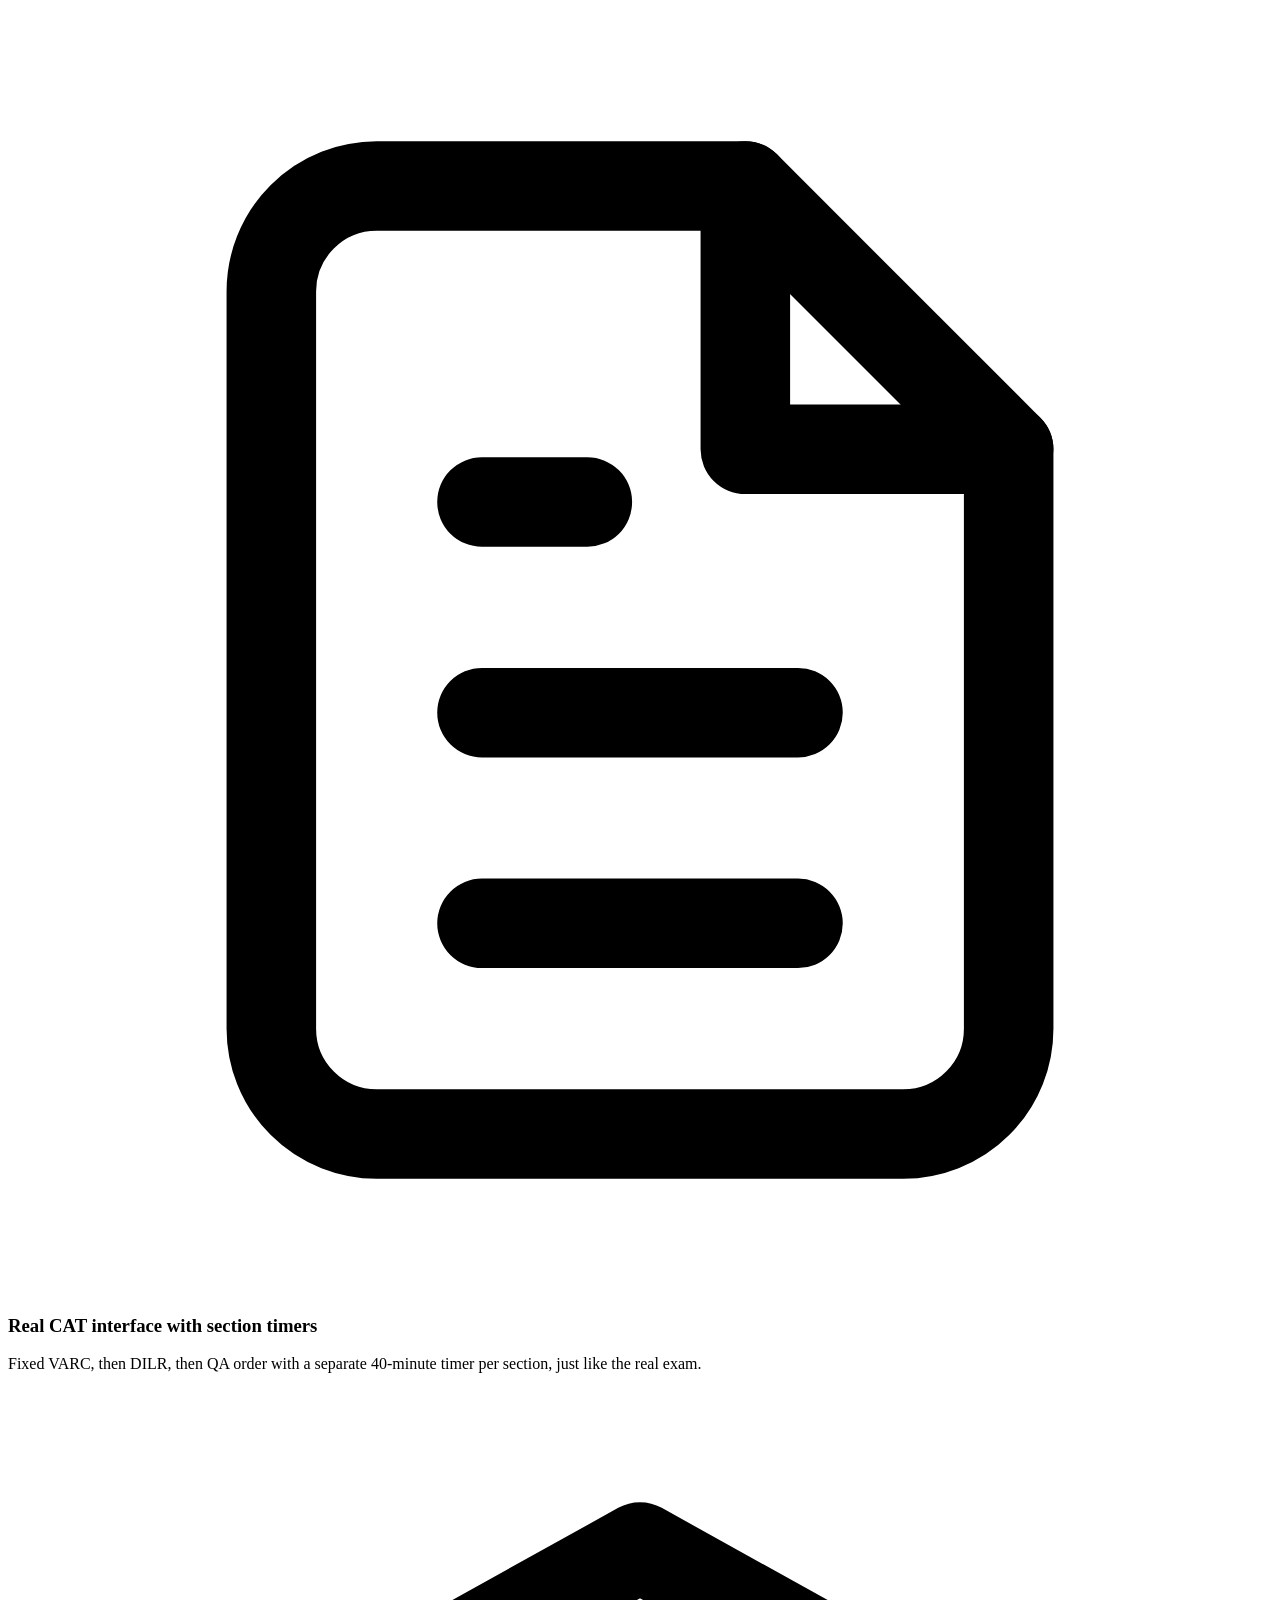
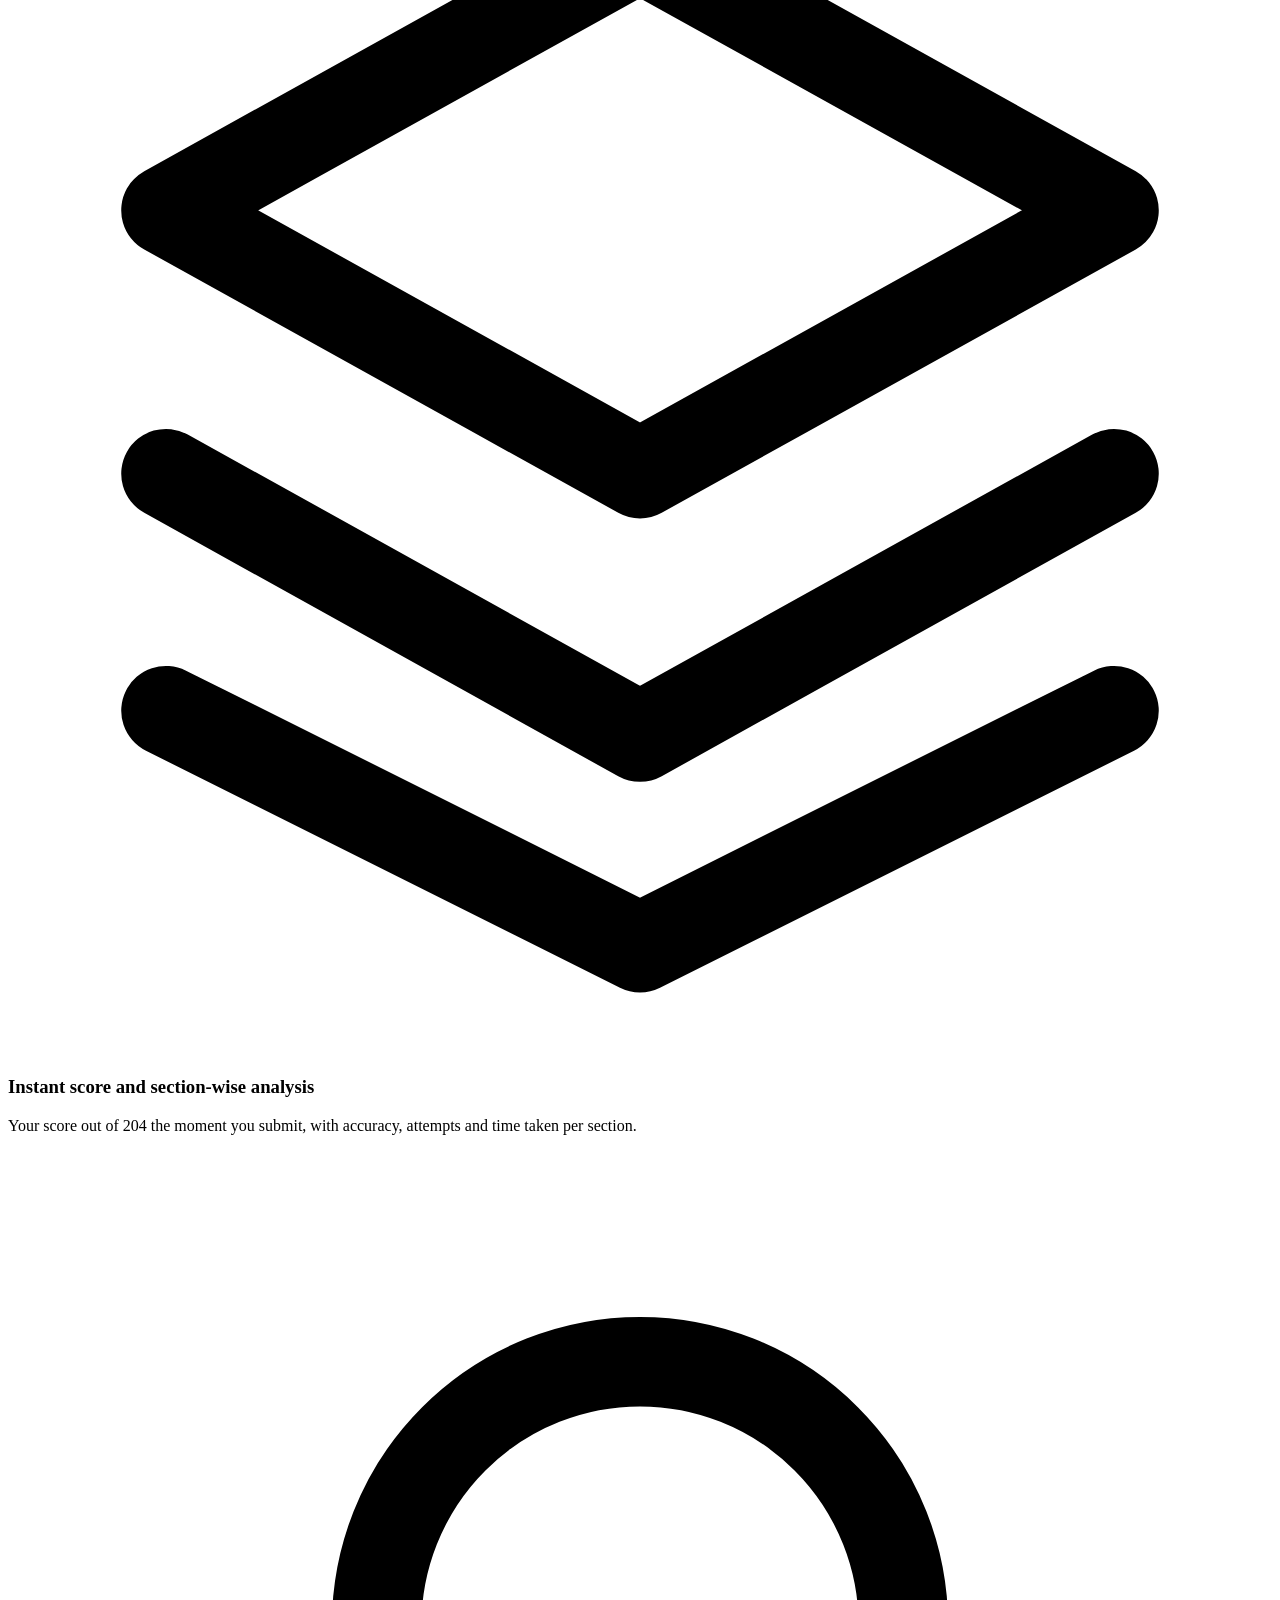
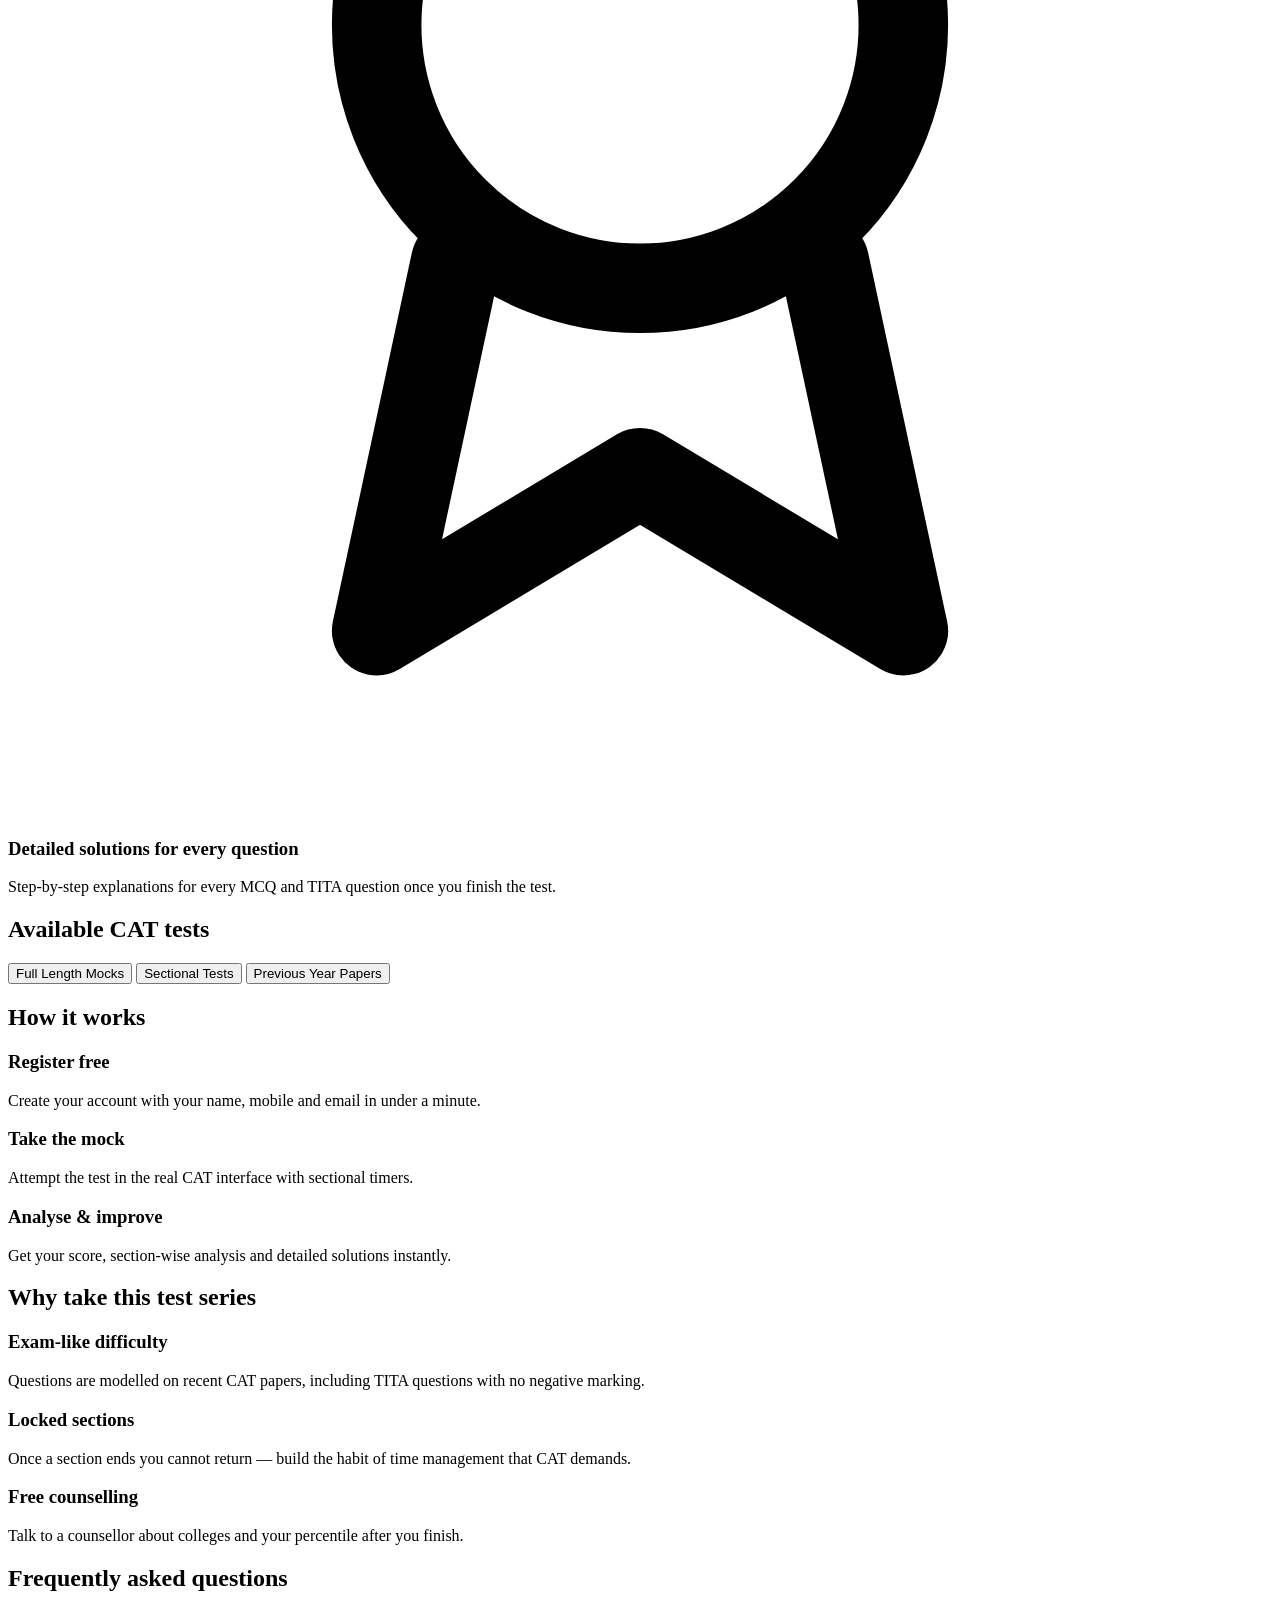
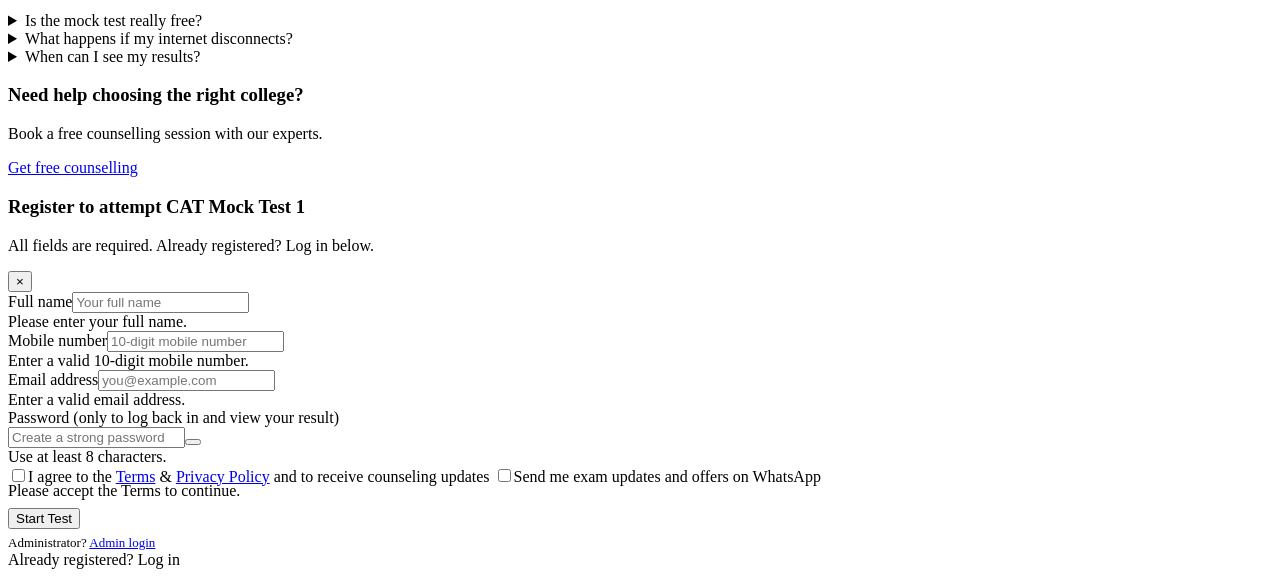
==== index.html @ 01602f04 "Add files via upload" ====
<!doctype html>
<html lang="en"><head>
<meta charset="utf-8"><meta name="viewport" content="width=device-width,initial-scale=1">
<title>CAT Mock Tests — higher.study</title>
<meta name="description" content="Practice with realistic CAT full-length mocks with sectional timers, instant score and detailed solutions.">
<link rel="icon" href="assets/img/logo.svg">
<link rel="preconnect" href="https://fonts.googleapis.com"><link href="https://fonts.googleapis.com/css2?family=Nunito:wght@400;500;600;700;800&display=swap" rel="stylesheet">
<link rel="stylesheet" href="assets/css/app.css">
</head><body>
<div id="site-header"></div>
<main class="container">
  <section class="hero">
    <h1 id="hero-h1"></h1>
    <p id="hero-p"></p>
    <div class="stats" id="stats"></div>
  </section>

  <section class="grid-3" style="margin-top:28px">
    <article class="card feature"><svg viewBox="0 0 24 24" fill="none" stroke="currentColor" stroke-width="1.7" stroke-linecap="round" stroke-linejoin="round"><path d="M14 3H7a2 2 0 0 0-2 2v14a2 2 0 0 0 2 2h10a2 2 0 0 0 2-2V8z"/><path d="M14 3v5h5M9 13h6M9 17h6M9 9h2"/></svg><h3>Real CAT interface with section timers</h3><p>Fixed VARC, then DILR, then QA order with a separate 40-minute timer per section, just like the real exam.</p></article>
    <article class="card feature"><svg viewBox="0 0 24 24" fill="none" stroke="currentColor" stroke-width="1.7" stroke-linecap="round" stroke-linejoin="round"><path d="m12 3 9 5-9 5-9-5z"/><path d="m3 13 9 5 9-5M3 17.5 12 22l9-4.5"/></svg><h3>Instant score and section-wise analysis</h3><p>Your score out of 204 the moment you submit, with accuracy, attempts and time taken per section.</p></article>
    <article class="card feature"><svg viewBox="0 0 24 24" fill="none" stroke="currentColor" stroke-width="1.7" stroke-linecap="round" stroke-linejoin="round"><circle cx="12" cy="9" r="5"/><path d="m8.5 13.5-1.5 7 5-3 5 3-1.5-7"/></svg><h3>Detailed solutions for every question</h3><p>Step-by-step explanations for every MCQ and TITA question once you finish the test.</p></article>
  </section>

  <h2 class="section" id="available-tests">Available CAT tests</h2>
  <div class="tabs" id="tabs" role="tablist">
    <button class="active" data-cat="full" role="tab">Full Length Mocks</button>
    <button data-cat="sectional" role="tab">Sectional Tests</button>
    <button data-cat="pyp" role="tab">Previous Year Papers</button>
  </div>
  <div class="tests" id="tests"></div>

  <h2 class="plain">How it works</h2>
  <div class="steps">
    <div class="card"><h3>Register free</h3><p>Create your account with your name, mobile and email in under a minute.</p></div>
    <div class="card"><h3>Take the mock</h3><p>Attempt the test in the real CAT interface with sectional timers.</p></div>
    <div class="card"><h3>Analyse &amp; improve</h3><p>Get your score, section-wise analysis and detailed solutions instantly.</p></div>
  </div>

  <h2 class="plain">Why take this test series</h2>
  <div class="grid-3">
    <article class="card feature"><h3>Exam-like difficulty</h3><p>Questions are modelled on recent CAT papers, including TITA questions with no negative marking.</p></article>
    <article class="card feature"><h3>Locked sections</h3><p>Once a section ends you cannot return — build the habit of time management that CAT demands.</p></article>
    <article class="card feature"><h3>Free counselling</h3><p>Talk to a counsellor about colleges and your percentile after you finish.</p></article>
  </div>

  <h2 class="plain">Frequently asked questions</h2>
  <details class="faq"><summary>Is the mock test really free?</summary><p>Yes. CAT Full Length Mock 1 is free with one attempt per registered student.</p></details>
  <details class="faq"><summary>What happens if my internet disconnects?</summary><p>Your answers save as you go and the timer is tracked on our server, so you can reload and continue from where you left off.</p></details>
  <details class="faq"><summary>When can I see my results?</summary><p>Immediately after you submit, along with solutions to every question.</p></details>

  <section class="cta"><div><h3>Need help choosing the right college?</h3><p>Book a free counselling session with our experts.</p></div><a class="btn btn-lg" href="https://higher.study/enquiry/admissions-2026" id="cta-counsel" target="_blank" rel="noopener">Get free counselling</a></section>
</main>
<div id="site-footer"></div>

<!-- Registration / login modal -->
<div class="overlay" id="reg-overlay" role="dialog" aria-modal="true" aria-labelledby="reg-title">
  <div class="modal">
    <div class="modal-head"><h3 id="reg-title">Register to attempt CAT Mock Test 1</h3><p id="reg-sub">All fields are required. Already registered? Log in below.</p><button class="modal-x" data-close aria-label="Close">×</button></div>
    <form class="modal-body" id="reg-form" novalidate>
      <div class="field" data-f="name"><label for="f-name">Full name</label><input id="f-name" type="text" autocomplete="name" placeholder="Your full name"><div class="msg">Please enter your full name.</div></div>
      <div class="field" data-f="mobile"><label for="f-mobile">Mobile number</label><input id="f-mobile" type="tel" inputmode="numeric" maxlength="10" autocomplete="tel" placeholder="10-digit mobile number"><div class="msg">Enter a valid 10-digit mobile number.</div></div>
      <div class="field" data-f="email"><label for="f-email">Email address</label><input id="f-email" type="email" autocomplete="email" placeholder="you@example.com"><div class="msg">Enter a valid email address.</div></div>
      <div class="field" data-f="password"><label for="f-pw"><span id="pw-label">Password (only to log back in and view your result)</span></label><div class="pw"><input id="f-pw" type="password" autocomplete="new-password" placeholder="Create a strong password"><button type="button" id="pw-toggle" aria-label="Show password"></button></div><div class="msg">Use at least 8 characters.</div></div>
      <div id="reg-checks">
        <label class="check"><input type="checkbox" id="f-terms"><span>I agree to the <a href="#">Terms</a> &amp; <a href="#">Privacy Policy</a> and to receive counseling updates</span></label>
        <label class="check"><input type="checkbox" id="f-wa"><span>Send me exam updates and offers on WhatsApp</span></label>
        <div class="field" data-f="terms" style="margin:-4px 0 8px"><div class="msg">Please accept the Terms to continue.</div></div>
      </div>
      <button class="btn btn-yellow btn-lg" id="reg-submit" type="submit">Start Test</button>
      <div class="modal-foot-link" style="margin-top:6px;font-size:13px">Administrator? <a href="admin.html">Admin login</a></div>
      <div class="modal-foot-link" id="reg-switch">Already registered? <a id="switch-link">Log in</a></div>
    </form>
  </div>
</div>

<script src="assets/js/config.js"></script><script src="assets/js/common.js"></script><script src="assets/js/data.js"></script><script src="assets/js/api.js"></script><script src="assets/js/landing.js"></script>
</body></html>
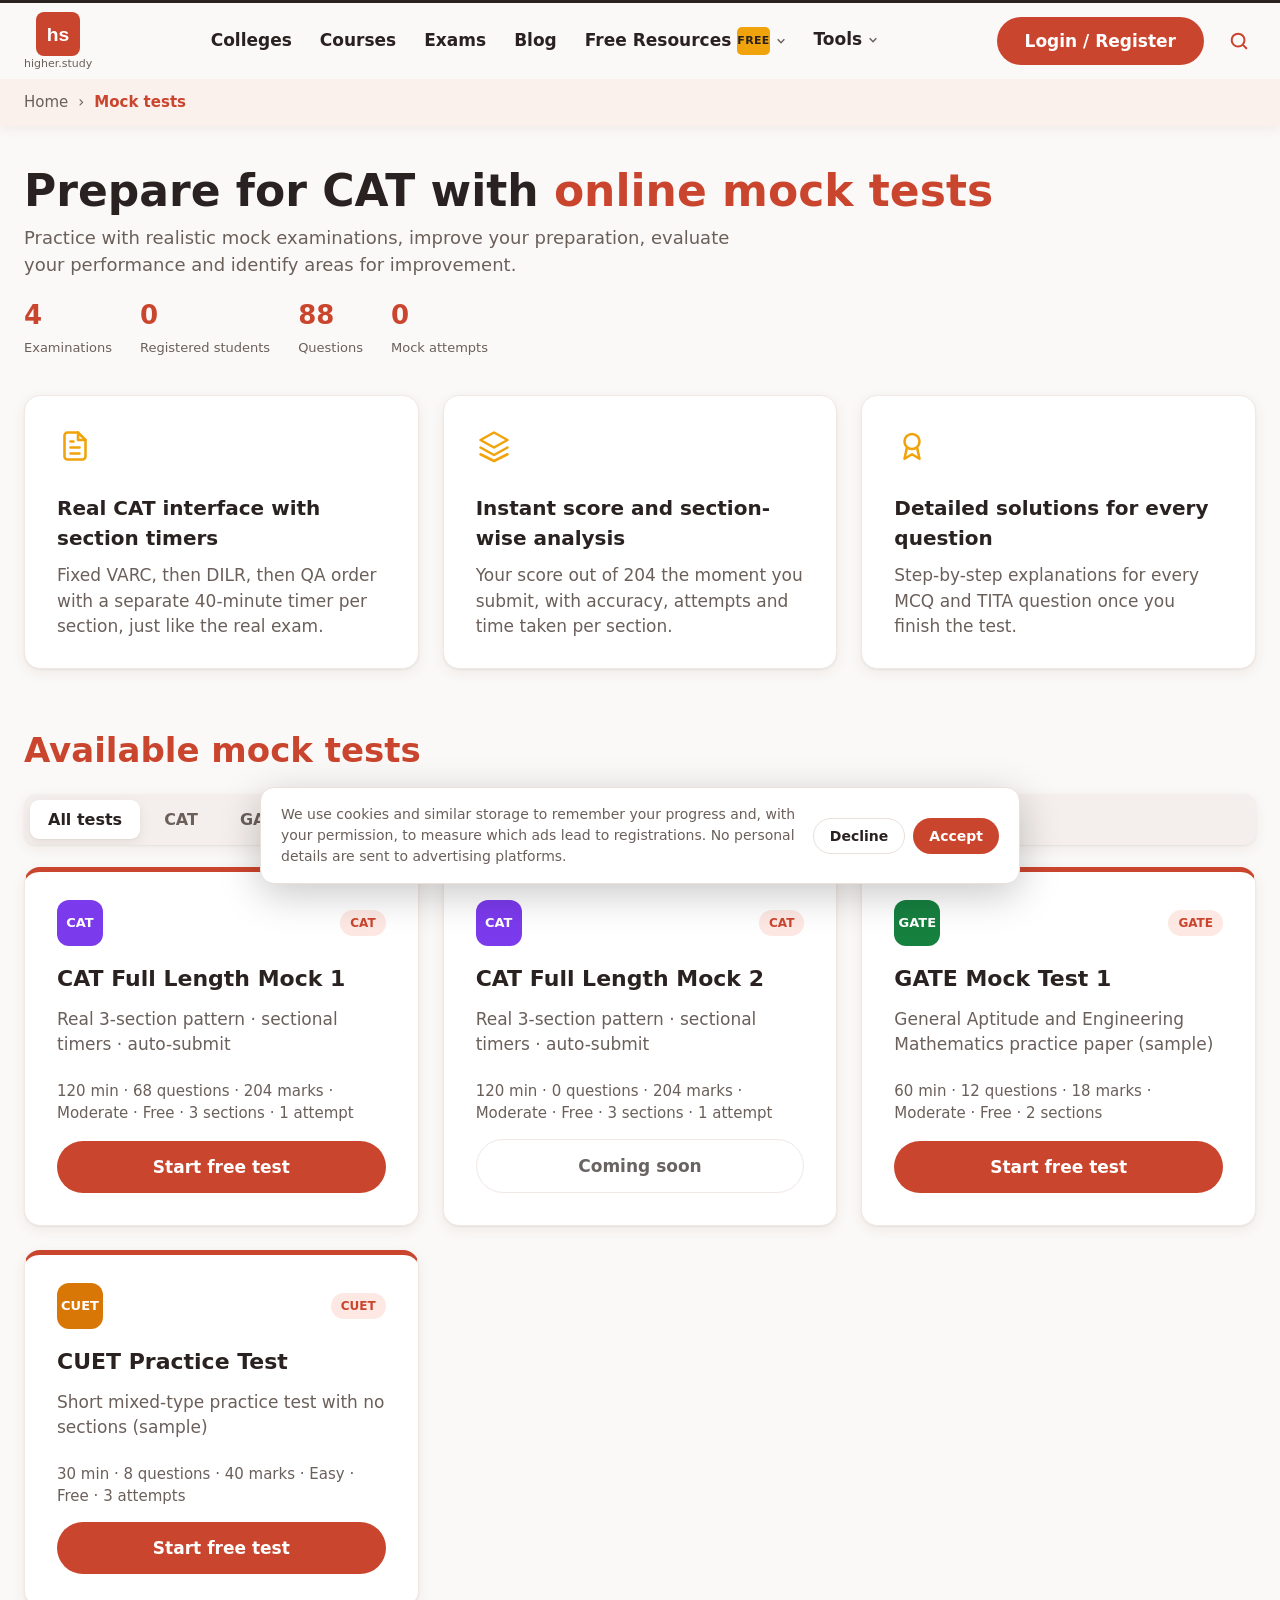
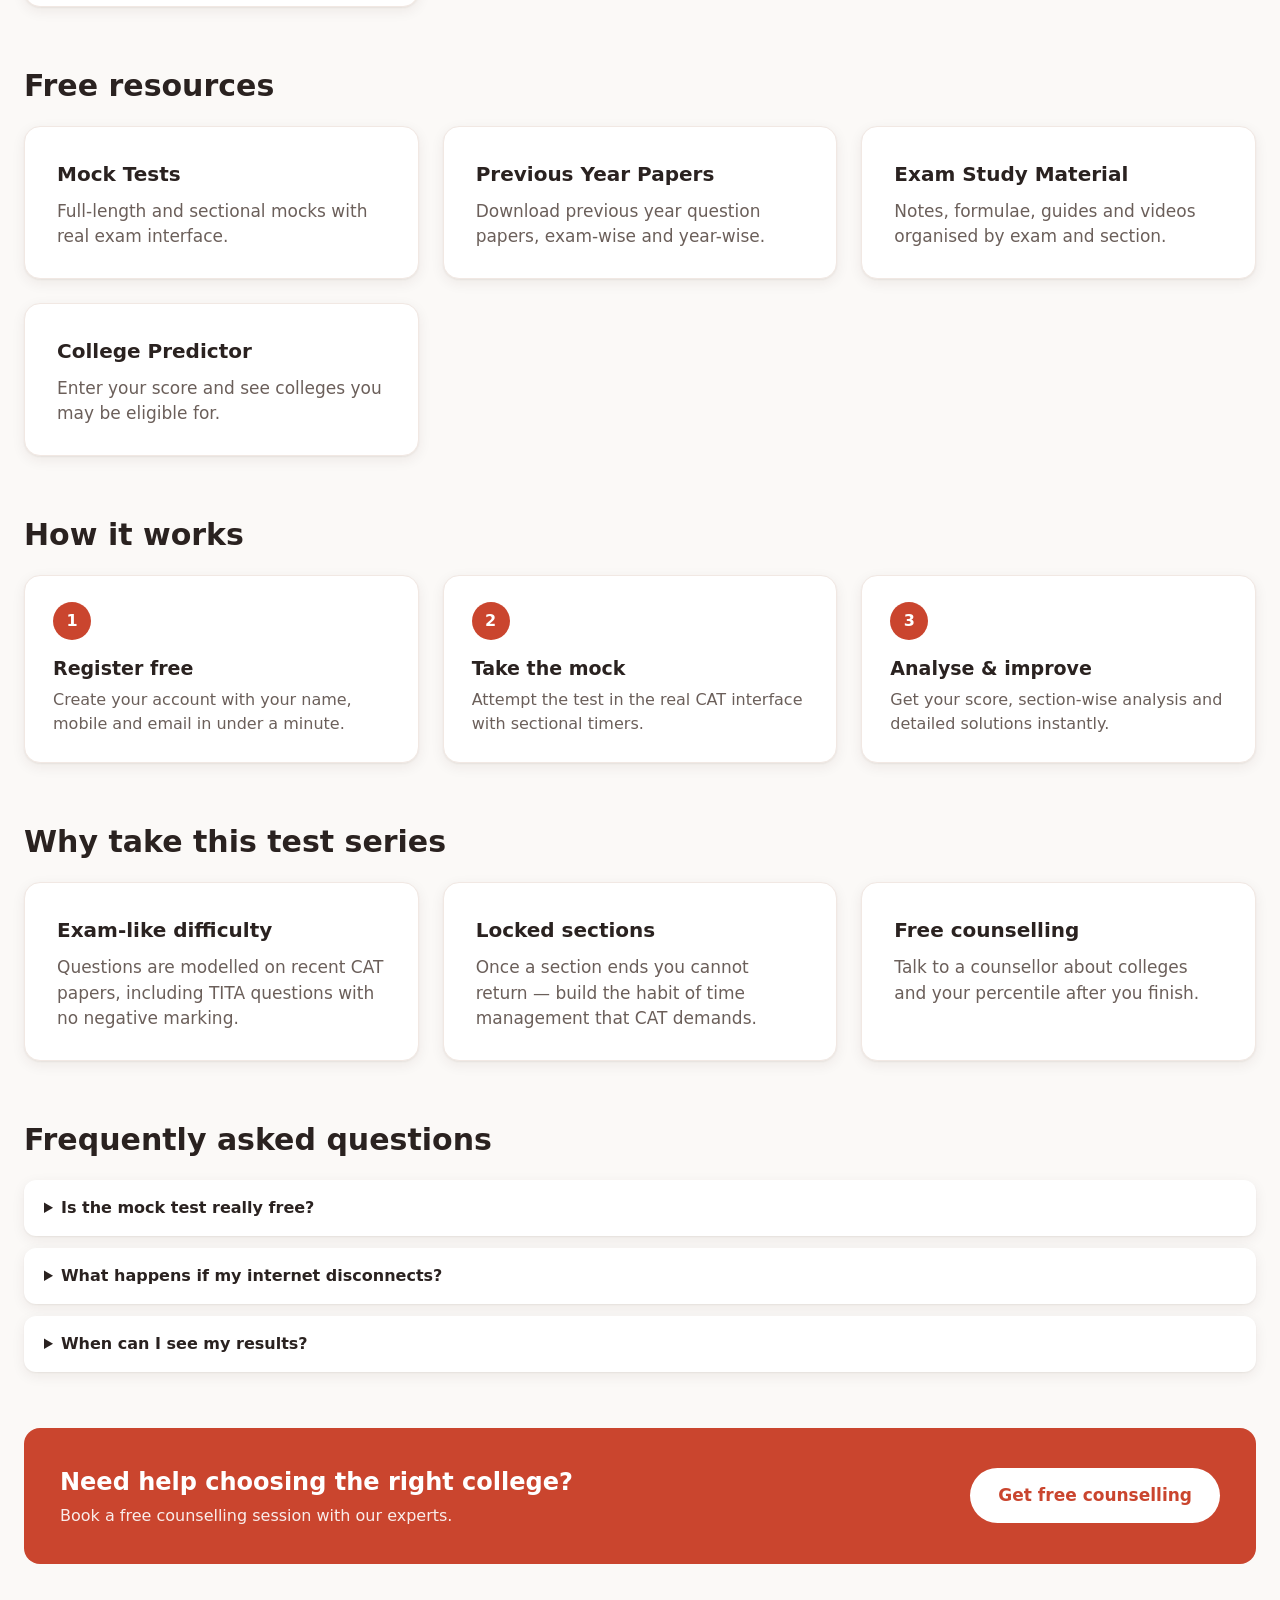
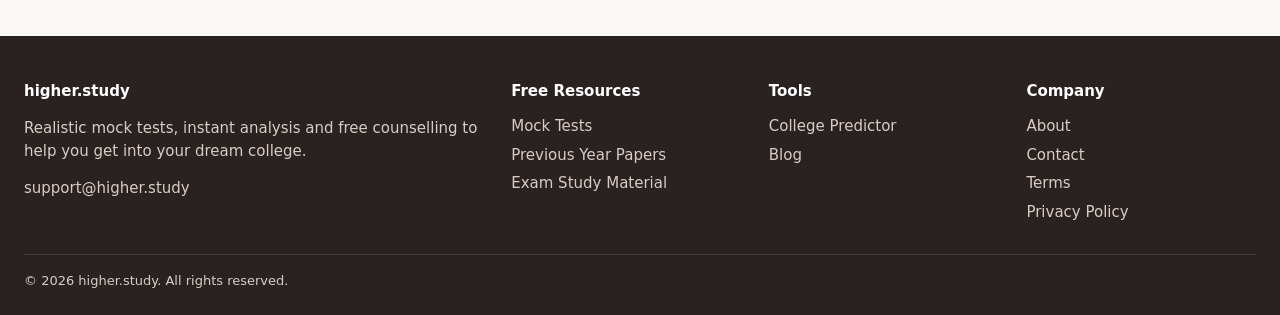
==== commit 19658822: "6" ====
--- a/index.html
+++ b/index.html
@@ -1,11 +1,11 @@
 <!doctype html>
 <html lang="en"><head>
 <meta charset="utf-8"><meta name="viewport" content="width=device-width,initial-scale=1">
-<title>CAT Mock Tests — higher.study</title>
+<title>Free Mock Tests — higher.study</title>
 <meta name="description" content="Practice with realistic CAT full-length mocks with sectional timers, instant score and detailed solutions.">
-<link rel="icon" href="assets/img/logo.svg">
+<link rel="icon" href="logo.svg">
 <link rel="preconnect" href="https://fonts.googleapis.com"><link href="https://fonts.googleapis.com/css2?family=Nunito:wght@400;500;600;700;800&display=swap" rel="stylesheet">
-<link rel="stylesheet" href="assets/css/app.css">
+<link rel="stylesheet" href="app.css">
 </head><body>
 <div id="site-header"></div>
 <main class="container">
@@ -21,13 +21,12 @@
     <article class="card feature"><svg viewBox="0 0 24 24" fill="none" stroke="currentColor" stroke-width="1.7" stroke-linecap="round" stroke-linejoin="round"><circle cx="12" cy="9" r="5"/><path d="m8.5 13.5-1.5 7 5-3 5 3-1.5-7"/></svg><h3>Detailed solutions for every question</h3><p>Step-by-step explanations for every MCQ and TITA question once you finish the test.</p></article>
   </section>
 
-  <h2 class="section" id="available-tests">Available CAT tests</h2>
-  <div class="tabs" id="tabs" role="tablist">
-    <button class="active" data-cat="full" role="tab">Full Length Mocks</button>
-    <button data-cat="sectional" role="tab">Sectional Tests</button>
-    <button data-cat="pyp" role="tab">Previous Year Papers</button>
-  </div>
+  <h2 class="section" id="available-tests">Available mock tests</h2>
+  <div class="tabs" id="tabs" role="tablist"></div>
   <div class="tests" id="tests"></div>
+
+  <h2 class="plain">Free resources</h2>
+  <div class="grid-3" id="res-cards"></div>
 
   <h2 class="plain">How it works</h2>
   <div class="steps">
@@ -52,26 +51,5 @@
 </main>
 <div id="site-footer"></div>
 
-<!-- Registration / login modal -->
-<div class="overlay" id="reg-overlay" role="dialog" aria-modal="true" aria-labelledby="reg-title">
-  <div class="modal">
-    <div class="modal-head"><h3 id="reg-title">Register to attempt CAT Mock Test 1</h3><p id="reg-sub">All fields are required. Already registered? Log in below.</p><button class="modal-x" data-close aria-label="Close">×</button></div>
-    <form class="modal-body" id="reg-form" novalidate>
-      <div class="field" data-f="name"><label for="f-name">Full name</label><input id="f-name" type="text" autocomplete="name" placeholder="Your full name"><div class="msg">Please enter your full name.</div></div>
-      <div class="field" data-f="mobile"><label for="f-mobile">Mobile number</label><input id="f-mobile" type="tel" inputmode="numeric" maxlength="10" autocomplete="tel" placeholder="10-digit mobile number"><div class="msg">Enter a valid 10-digit mobile number.</div></div>
-      <div class="field" data-f="email"><label for="f-email">Email address</label><input id="f-email" type="email" autocomplete="email" placeholder="you@example.com"><div class="msg">Enter a valid email address.</div></div>
-      <div class="field" data-f="password"><label for="f-pw"><span id="pw-label">Password (only to log back in and view your result)</span></label><div class="pw"><input id="f-pw" type="password" autocomplete="new-password" placeholder="Create a strong password"><button type="button" id="pw-toggle" aria-label="Show password"></button></div><div class="msg">Use at least 8 characters.</div></div>
-      <div id="reg-checks">
-        <label class="check"><input type="checkbox" id="f-terms"><span>I agree to the <a href="#">Terms</a> &amp; <a href="#">Privacy Policy</a> and to receive counseling updates</span></label>
-        <label class="check"><input type="checkbox" id="f-wa"><span>Send me exam updates and offers on WhatsApp</span></label>
-        <div class="field" data-f="terms" style="margin:-4px 0 8px"><div class="msg">Please accept the Terms to continue.</div></div>
-      </div>
-      <button class="btn btn-yellow btn-lg" id="reg-submit" type="submit">Start Test</button>
-      <div class="modal-foot-link" style="margin-top:6px;font-size:13px">Administrator? <a href="admin.html">Admin login</a></div>
-      <div class="modal-foot-link" id="reg-switch">Already registered? <a id="switch-link">Log in</a></div>
-    </form>
-  </div>
-</div>
-
-<script src="assets/js/config.js"></script><script src="assets/js/common.js"></script><script src="assets/js/data.js"></script><script src="assets/js/api.js"></script><script src="assets/js/landing.js"></script>
+<script src="config.js"></script><script src="common.js"></script><script src="data.js"></script><script src="db.js"></script><script src="api.js"></script><script src="auth.js"></script><script src="tests.js"></script><script src="landing.js"></script>
 </body></html>
--- a/app.css
+++ b/app.css
@@ -0,0 +1,258 @@
+/* higher.study — shared design tokens & components (maps 1:1 to future Blade layout) */
+:root{
+  --brand:#ca452e; --brand-dark:#b03520; --brand-soft:#fde8e3;
+  --bg:#fbf9f7; --peach:#faf1ed; --peach-2:#f4efec; --line:#eadfd9;
+  --yellow:#f0a30a; --yellow-soft:#fdf1d3; --ink:#2a2220; --muted:#6b5f5a;
+  --green:#22a559; --green-soft:#dff5e6; --purple:#7c3aed; --danger:#d4142f;
+  --shadow:0 1px 2px rgba(60,30,20,.06),0 4px 14px rgba(60,30,20,.07);
+  --radius:16px;
+}
+*{box-sizing:border-box} html{scroll-behavior:smooth}
+body{margin:0;background:var(--bg);color:var(--ink);font-family:'Nunito',system-ui,-apple-system,Segoe UI,Roboto,sans-serif;font-size:16px;line-height:1.5}
+a{color:inherit;text-decoration:none} button{font-family:inherit;cursor:pointer}
+.container{max-width:1280px;margin:0 auto;padding:0 24px}
+
+/* ---------- site header ---------- */
+.site-header{background:var(--bg);border-top:3px solid #2a2220;position:sticky;top:0;z-index:30}
+.site-header .bar{display:flex;align-items:center;gap:32px;height:76px}
+.brand{display:flex;flex-direction:column;align-items:center;font-size:11px;color:var(--muted);line-height:1.1;gap:2px}
+.brand img{width:44px;height:44px;border-radius:8px;display:block}
+.nav{display:flex;gap:28px;margin:0 auto;font-weight:600;font-size:17px}
+.nav a,.nav span{display:flex;align-items:center;gap:6px;padding:6px 0;color:var(--ink)}
+.nav a:hover{color:var(--brand)}
+.nav .chev{width:10px;height:10px;opacity:.7}
+.badge-free{background:var(--yellow);color:#8a3a00;font-size:11px;font-weight:800;padding:1px 6px;border-radius:5px;letter-spacing:.3px}
+.header-actions{display:flex;align-items:center;gap:18px}
+.btn{display:inline-flex;align-items:center;justify-content:center;gap:8px;border:0;border-radius:999px;font-weight:700;font-size:15px;padding:12px 22px;transition:.15s;white-space:nowrap}
+.btn-primary{background:var(--brand);color:#fff} .btn-primary:hover{background:var(--brand-dark)}
+.btn-primary[disabled]{opacity:.5;cursor:not-allowed}
+.btn-yellow{background:var(--yellow);color:#fff;width:100%} .btn-yellow:hover{filter:brightness(.95)}
+.btn-outline{background:#fff;color:var(--ink);box-shadow:var(--shadow)}
+.btn-ghost{background:#fff;color:var(--ink);border:1px solid var(--line)}
+.btn-lg{padding:15px 28px;font-size:17px}
+.icon-btn{background:none;border:0;color:var(--brand);padding:6px;display:flex}
+.crumbs{background:var(--peach);box-shadow:0 4px 10px rgba(80,40,20,.06);font-size:15px;color:var(--muted)}
+.crumbs .container{padding-top:12px;padding-bottom:12px;display:flex;gap:10px;align-items:center}
+.crumbs a:last-child,.crumbs .cur{color:var(--brand);font-weight:600}
+.hamburger{display:none}
+
+/* ---------- landing ---------- */
+.hero{padding:40px 0 8px}
+.hero h1{font-size:clamp(28px,4vw,44px);margin:0 0 8px;line-height:1.15}
+.hero h1 em{color:var(--brand);font-style:normal}
+.hero p{max-width:720px;color:var(--muted);font-size:18px;margin:0 0 18px}
+.stats{display:flex;gap:28px;flex-wrap:wrap;margin-top:18px}
+.stats div b{display:block;font-size:26px;color:var(--brand)} .stats div span{font-size:13px;color:var(--muted)}
+.grid-3{display:grid;grid-template-columns:repeat(3,1fr);gap:24px}
+.card{background:#fff;border-radius:var(--radius);box-shadow:var(--shadow);border:1px solid #f1e8e3}
+.feature{padding:32px 32px 28px}
+.feature svg{width:36px;height:36px;color:var(--yellow);margin-bottom:22px}
+.feature h3{font-size:20px;margin:0 0 10px;font-weight:600}
+.feature p{margin:0;color:var(--muted);font-size:17px}
+h2.section{color:var(--brand);font-size:34px;margin:56px 0 18px;font-weight:800}
+h2.plain{font-size:30px;margin:56px 0 18px;font-weight:800}
+.tabs{display:flex;gap:6px;background:var(--peach-2);border-radius:12px;padding:6px;box-shadow:var(--shadow);overflow-x:auto}
+.tabs button{border:0;background:none;padding:10px 18px;border-radius:9px;font-size:16px;color:var(--muted);font-weight:600;white-space:nowrap}
+.tabs button.active{background:#fff;color:var(--ink);box-shadow:var(--shadow)}
+.tests{display:grid;grid-template-columns:repeat(3,1fr);gap:24px;margin-top:22px}
+.test-card{padding:28px 32px 32px;border-top:5px solid var(--brand);display:flex;flex-direction:column}
+.test-card h3{margin:6px 0 12px;font-size:22px;font-weight:600}
+.test-card p{color:var(--muted);margin:0 0 22px;font-size:17px}
+.test-card .meta{color:var(--muted);font-size:15px;margin-bottom:14px}
+.test-card .btn{margin-top:auto;width:100%;padding:16px;font-size:17px}
+.empty{padding:36px;text-align:center;color:var(--muted)}
+.steps{counter-reset:s;display:grid;grid-template-columns:repeat(3,1fr);gap:24px}
+.steps .card{padding:26px 28px} .steps .card::before{counter-increment:s;content:counter(s);display:grid;place-items:center;width:38px;height:38px;border-radius:50%;background:var(--brand);color:#fff;font-weight:800;margin-bottom:14px}
+.steps h3{margin:0 0 6px;font-size:19px} .steps p{margin:0;color:var(--muted)}
+details.faq{background:#fff;border-radius:12px;box-shadow:var(--shadow);padding:16px 20px;margin-bottom:12px}
+details.faq summary{font-weight:700;cursor:pointer} details.faq p{color:var(--muted);margin:10px 0 0}
+.cta{background:var(--brand);color:#fff;border-radius:var(--radius);padding:36px;display:flex;gap:20px;align-items:center;justify-content:space-between;flex-wrap:wrap;margin-top:56px}
+.cta h3{margin:0 0 4px;font-size:24px} .cta p{margin:0;opacity:.9}
+.cta .btn{background:#fff;color:var(--brand)}
+.site-footer{background:#2a2220;color:#d8ccc6;margin-top:72px;padding:44px 0 24px;font-size:15px}
+.site-footer .cols{display:grid;grid-template-columns:2fr 1fr 1fr 1fr;gap:28px}
+.site-footer h4{color:#fff;margin:0 0 10px} .site-footer a{display:block;padding:3px 0;color:#d8ccc6} .site-footer a:hover{color:#fff}
+.site-footer .copy{border-top:1px solid #473b36;margin-top:28px;padding-top:16px;font-size:13px}
+
+/* ---------- modal ---------- */
+.overlay{position:fixed;inset:0;background:rgba(202,69,46,.55);backdrop-filter:blur(3px);display:none;align-items:flex-start;justify-content:center;z-index:100;padding:24px 16px;overflow:auto}
+.overlay.open{display:flex}
+.modal{background:#fff;border-radius:14px;width:100%;max-width:500px;box-shadow:0 20px 60px rgba(0,0,0,.3);overflow:hidden;margin:auto;animation:pop .18s ease-out}
+@keyframes pop{from{transform:translateY(8px) scale(.98);opacity:0}to{transform:none;opacity:1}}
+.modal-head{background:var(--brand);color:#fff;padding:22px 26px;position:relative}
+.modal-head h3{margin:0 0 4px;font-size:19px;font-weight:700} .modal-head p{margin:0;font-size:14px;opacity:.92;max-width:88%}
+.modal-x{position:absolute;right:16px;top:14px;background:none;border:0;color:#fff;font-size:24px;line-height:1;opacity:.9}
+.modal-body{padding:20px 26px 24px;max-height:calc(100vh - 190px);overflow:auto}
+.field{margin-bottom:16px} .field label{display:block;font-size:14px;color:var(--ink);margin-bottom:6px;font-weight:600}
+.field input[type=text],.field input[type=tel],.field input[type=email],.field input[type=password]{width:100%;padding:13px 14px;border:1px solid var(--line);border-radius:10px;font:inherit;background:#fcfaf9;color:var(--ink);outline:none;transition:.15s}
+.field input:focus{border-color:var(--brand);box-shadow:0 0 0 3px rgba(202,69,46,.12);background:#fff}
+.field.err input{border-color:var(--danger)} .field .msg{color:var(--danger);font-size:12.5px;margin-top:4px;display:none} .field.err .msg{display:block}
+.pw{position:relative} .pw button{position:absolute;right:8px;top:50%;transform:translateY(-50%);background:none;border:0;color:var(--muted);padding:6px;display:flex}
+.check{display:flex;gap:10px;align-items:flex-start;font-size:14px;margin-bottom:10px;color:var(--ink)} .check input{margin-top:4px;accent-color:var(--brand);width:16px;height:16px}
+.check a{color:var(--brand);text-decoration:underline}
+.modal-foot-link{text-align:center;font-size:14px;margin-top:12px;color:var(--muted)} .modal-foot-link a{color:var(--brand);text-decoration:underline;cursor:pointer}
+.toast-wrap{position:fixed;right:24px;bottom:24px;z-index:200;display:flex;flex-direction:column;gap:10px}
+.toast{background:#fff;border-radius:10px;box-shadow:0 8px 30px rgba(0,0,0,.18);padding:14px 20px;display:flex;gap:10px;align-items:center;font-size:14px;font-weight:600;min-width:200px;animation:pop .2s}
+.toast i{width:18px;height:18px;border-radius:50%;background:#111;color:#fff;display:grid;place-items:center;font-size:11px;font-style:normal}
+.toast.warn i{background:var(--brand)}
+
+/* ---------- instructions ---------- */
+.instr{max-width:1160px;margin:32px auto 0;padding:34px 40px 36px;border-radius:24px}
+.instr h1{margin:0 0 4px;font-size:30px} .instr .sub{color:var(--muted);margin:0 0 18px}
+.pills{display:flex;gap:10px;flex-wrap:wrap;margin:0 0 20px}
+.pill{background:var(--peach);color:var(--brand);border-radius:999px;padding:6px 14px;font-weight:700;font-size:14px}
+.instr ol{padding-left:26px;font-size:17px;color:#3a302d} .instr li{margin:12px 0;padding-left:6px}
+.ack{background:var(--brand-soft);border-radius:10px;padding:18px 20px;display:flex;gap:12px;align-items:center;margin:26px 0 22px;font-size:16px;cursor:pointer;user-select:none}
+.ack input{width:20px;height:20px;accent-color:var(--brand)}
+.sec-table{width:100%;border-collapse:collapse;margin:8px 0 6px;font-size:15px} .sec-table th,.sec-table td{text-align:left;padding:10px 12px;border-bottom:1px solid var(--line)} .sec-table th{color:var(--muted);font-weight:700;font-size:13px;text-transform:uppercase;letter-spacing:.5px}
+
+/* ---------- exam ---------- */
+body.exam{background:var(--bg);background-image:url("data:image/svg+xml;utf8,<svg xmlns='http://www.w3.org/2000/svg' width='380' height='200'><text x='0' y='120' transform='rotate(-24 190 100)' font-family='Nunito,Arial' font-weight='800' font-size='38' fill='%23ca452e' fill-opacity='0.055'>HIGHER.STUDY</text></svg>")}
+.ex-top{background:var(--brand);color:#fff;position:sticky;top:0;z-index:40}
+.ex-top .row1{display:flex;align-items:center;justify-content:space-between;height:96px}
+.ex-logo{width:50px;height:50px;border-radius:12px;background:#fff;display:grid;place-items:center;border:2px solid #fff}
+.ex-logo img{width:40px;height:40px;border-radius:7px}
+.timer-box{display:flex;align-items:center;gap:16px}
+.timer-box .lbl{font-size:12px;letter-spacing:1.2px;opacity:.85;text-align:right;font-weight:700}
+.timer-box .time{font-family:'Courier New',ui-monospace,monospace;font-size:25px;font-weight:800;color:#8d0d1d;text-shadow:0 0 0 #fff;letter-spacing:2px;line-height:1.1}
+.timer-box .time.low{color:#fff;animation:blink 1s infinite} @keyframes blink{50%{opacity:.45}}
+.btn-submit{background:var(--danger);color:#fff;border:0;border-radius:999px;padding:12px 22px;font-weight:800;font-size:17px;box-shadow:0 2px 8px rgba(0,0,0,.25)}
+.ex-secbar{background:var(--brand-dark)}
+.ex-secbar .container{display:flex;align-items:center;gap:14px;height:72px;overflow-x:auto}
+.ex-secbar .lab{font-size:14px;letter-spacing:2px;font-weight:800;opacity:.85;margin-right:4px}
+.sec-tab{border:0;border-radius:999px;padding:12px 24px;font-weight:800;font-size:16px;background:rgba(255,255,255,.12);color:#fff;display:flex;gap:8px;align-items:center}
+.sec-tab.active{background:#fff;color:var(--brand)} .sec-tab.locked{opacity:.55;cursor:not-allowed} .sec-tab.upcoming{cursor:not-allowed}
+.ex-main{display:grid;grid-template-columns:minmax(0,1fr) 400px;gap:28px;padding:28px 24px 40px;max-width:1500px;margin:0 auto;align-items:start}
+.panel{background:#fff;border-radius:18px;box-shadow:var(--shadow);border:1px solid #f4ebe6}
+.passage{padding:24px 28px;margin-bottom:22px;color:var(--brand);font-size:17px;line-height:1.7;max-height:340px;overflow:auto}
+.passage .set-title{font-weight:800;font-size:13px;letter-spacing:1px;color:var(--brand);margin-bottom:8px}
+.passage table{border-collapse:collapse;margin:8px 0;color:var(--ink)} .passage td,.passage th{border:1px solid var(--line);padding:6px 14px}
+.passage p{margin:0 0 14px}
+.qcard{padding:26px 28px 30px}
+.qhead{display:flex;justify-content:space-between;align-items:center;gap:12px;border-bottom:1px solid var(--line);padding-bottom:16px;flex-wrap:wrap}
+.qno{font-size:19px;color:var(--muted)} .qno b{color:var(--brand)}
+.tags{display:flex;gap:10px}
+.tag{font-size:13.5px;font-weight:700;padding:5px 13px;border-radius:999px}
+.tag.m{background:var(--green-soft);color:#16803f} .tag.n{background:#fde4ea;color:#c4142f} .tag.t{background:var(--brand-soft);color:var(--brand)}
+.qtext{color:var(--brand);font-size:22px;line-height:1.5;margin:24px 0 22px;font-weight:500}
+.qimg{max-width:100%;border-radius:10px;margin-bottom:18px}
+.opt{display:flex;align-items:center;gap:16px;width:100%;text-align:left;background:#fff;border:1px solid var(--line);border-radius:14px;padding:18px 20px;margin-bottom:14px;font-size:18px;color:var(--ink);box-shadow:var(--shadow);transition:.12s}
+.opt:hover{border-color:#e6c9bf;background:#fffaf8}
+.opt .k{width:38px;height:38px;border-radius:50%;background:var(--peach-2);display:grid;place-items:center;font-weight:800;font-size:15px;flex:none;color:var(--ink)}
+.opt.sel{background:var(--yellow-soft);border-color:var(--yellow)} .opt.sel .k{background:var(--yellow);color:#fff}
+.tita{max-width:420px}
+.tita input{width:100%;padding:16px;border:1px solid var(--line);border-radius:12px;font:inherit;font-size:20px;background:#fff;outline:none;letter-spacing:1px}
+.tita input:focus{border-color:var(--brand);box-shadow:0 0 0 3px rgba(202,69,46,.12)}
+.keypad{display:grid;grid-template-columns:repeat(3,1fr);gap:10px;margin:14px 0}
+.keypad button{padding:16px 0;border-radius:12px;background:#fff;border:1px solid var(--line);font-size:20px;font-weight:700;box-shadow:var(--shadow);color:var(--ink)} .keypad button:active{background:var(--peach)}
+.keypad .wide{grid-column:span 1;color:var(--brand)}
+.tita .save{background:none;border:0;color:var(--brand);font-weight:800;font-size:15px;padding:6px 0;text-decoration:underline}
+.footbar{margin-top:22px;padding:14px 16px;display:flex;justify-content:space-between;align-items:center;gap:12px;flex-wrap:wrap}
+.footbar .l,.footbar .r{display:flex;gap:10px;flex-wrap:wrap}
+.btn-pill{border:1px solid var(--line);background:#fff;border-radius:999px;padding:12px 20px;font-size:16px;font-weight:600;color:var(--ink);box-shadow:var(--shadow)}
+.btn-pill:disabled{opacity:.45;cursor:not-allowed}
+.btn-pill.review{color:#4c1d95}
+.footbar .primary{background:var(--brand);color:#fff;border:0;border-radius:999px;padding:13px 26px;font-weight:800;font-size:17px;box-shadow:0 3px 10px rgba(202,69,46,.3)}
+.footbar .primary.final{background:var(--danger)}
+.side{position:sticky;top:184px;display:flex;flex-direction:column;gap:18px;max-height:calc(100vh - 200px);overflow:auto}
+.user{padding:16px 20px;display:flex;gap:14px;align-items:center}
+.avatar{width:48px;height:48px;border-radius:50%;background:var(--brand-soft);display:grid;place-items:center;color:var(--brand)}
+.user b{color:var(--brand);display:block;line-height:1.2} .user span{font-size:13px;color:var(--muted);word-break:break-all}
+.palette{padding:20px 22px 24px}
+.legend{display:grid;grid-template-columns:1fr 1fr;gap:8px 14px;font-size:13px;color:var(--muted);margin-bottom:18px}
+.legend i{display:inline-block;width:13px;height:13px;border-radius:3px;margin-right:7px;vertical-align:-2px}
+.grid{display:grid;grid-template-columns:repeat(5,1fr);gap:12px}
+.qb{position:relative;aspect-ratio:1/.9;border-radius:9px;border:1px solid var(--line);background:#f6f3f1;font-weight:700;font-size:16px;color:var(--ink);box-shadow:0 1px 3px rgba(0,0,0,.06);transition:.1s}
+.qb:hover{transform:translateY(-1px)}
+.qb.na{background:var(--danger);color:#fff;border-color:var(--danger)}
+.qb.ans{background:var(--green);color:#fff;border-color:var(--green)}
+.qb.mark{background:var(--purple);color:#fff;border-color:var(--purple)}
+.qb.ansmark{background:var(--green);color:#fff;border-color:var(--green)}
+.qb.ansmark::after{content:"";position:absolute;right:-5px;top:-5px;width:14px;height:14px;border-radius:50%;background:var(--purple);border:2px solid #fff}
+.qb.cur{outline:2px solid #fff;box-shadow:0 0 0 4px var(--danger)}
+.qb.cur.ans,.qb.cur.ansmark{box-shadow:0 0 0 4px var(--green)} .qb.cur.mark{box-shadow:0 0 0 4px var(--purple)} .qb.cur:not(.na):not(.ans):not(.mark):not(.ansmark){box-shadow:0 0 0 4px #bdb2ac}
+.sm-modal{max-width:440px;padding:24px 26px;background:#fff;position:relative}
+.sm-modal h3{margin:0 0 6px;font-size:18px} .sm-modal p{margin:0 0 14px;color:var(--muted);font-size:14px}
+.sm-modal .x{position:absolute;right:14px;top:10px;background:none;border:0;font-size:22px;color:var(--muted)}
+.sum{background:#fcfaf9;border:1px solid var(--line);border-radius:10px;padding:10px 16px;margin-bottom:16px;font-size:14px}
+.sum div{display:flex;justify-content:space-between;padding:5px 0} .sum hr{border:0;border-top:1px solid var(--line);margin:6px 0}
+.sm-actions{display:flex;gap:10px;justify-content:center}
+.sm-actions .btn{padding:10px 20px;font-size:14px}
+.ex-overlay{background:rgba(202,69,46,.6)}
+.loading{display:grid;place-items:center;min-height:60vh;color:var(--muted)}
+
+/* ---------- result ---------- */
+.res-hero{background:var(--brand);color:#fff;border-radius:var(--radius);padding:32px;margin-top:28px;display:flex;justify-content:space-between;gap:24px;flex-wrap:wrap;align-items:center}
+.res-hero h1{margin:0 0 4px;font-size:28px} .res-hero p{margin:0;opacity:.9}
+.score{text-align:right} .score b{font-size:56px;line-height:1} .score span{opacity:.85;font-size:20px}
+.kpis{display:grid;grid-template-columns:repeat(6,1fr);gap:14px;margin:20px 0}
+.kpi{padding:18px;text-align:center} .kpi b{display:block;font-size:26px;color:var(--brand)} .kpi span{font-size:13px;color:var(--muted)}
+table.tbl{width:100%;border-collapse:collapse;background:#fff;border-radius:var(--radius);overflow:hidden;box-shadow:var(--shadow)}
+.tbl th,.tbl td{padding:13px 16px;text-align:left;border-bottom:1px solid var(--line);font-size:15px} .tbl th{background:var(--peach);color:var(--muted);font-size:12px;text-transform:uppercase;letter-spacing:.6px}
+.rev{padding:20px 24px;margin-bottom:14px} .rev h4{margin:0 0 8px;color:var(--brand)} .rev .ok{color:#16803f;font-weight:700} .rev .bad{color:var(--danger);font-weight:700} .rev .sk{color:var(--muted);font-weight:700}
+.rev .sol{background:var(--peach);border-radius:10px;padding:12px 14px;margin-top:10px;font-size:15px;color:#3a302d}
+
+/* ---------- responsive ---------- */
+@media(max-width:1100px){.grid-3,.tests,.steps{grid-template-columns:1fr 1fr}.ex-main{grid-template-columns:1fr}.side{position:static;max-height:none}.kpis{grid-template-columns:repeat(3,1fr)}.nav{gap:16px;font-size:15px}}
+@media(max-width:820px){.nav{display:none;position:absolute;top:76px;left:0;right:0;background:var(--bg);flex-direction:column;padding:16px 24px;box-shadow:var(--shadow);gap:6px}.nav.open{display:flex}.hamburger{display:flex}.site-header .bar{gap:12px}.header-actions{margin-left:auto}.site-footer .cols{grid-template-columns:1fr 1fr}}
+@media(max-width:640px){.container{padding:0 16px}.grid-3,.tests,.steps{grid-template-columns:1fr}.instr{padding:22px 18px;margin:16px 12px 0;border-radius:18px}.qcard{padding:18px}.qtext{font-size:19px}.opt{padding:14px;font-size:16px}.ex-top .row1{height:80px}.timer-box .time{font-size:20px}.btn-submit{padding:10px 14px;font-size:15px}.ex-secbar .container{height:60px}.sec-tab{padding:9px 16px}.ex-main{padding:16px 12px 30px}.footbar .l,.footbar .r{width:100%}.footbar .btn-pill,.footbar .primary{flex:1;padding:12px 10px;font-size:14px}.kpis{grid-template-columns:1fr 1fr}.score{text-align:left}.hide-sm{display:none}.toast-wrap{left:12px;right:12px;bottom:12px}}
+
+/* ---------- v2: dropdowns, consent, libraries, dashboard, predictor, exam chrome ---------- */
+.dd{position:relative}
+.dd-t{cursor:pointer}
+.dd-menu{display:none;position:absolute;top:100%;left:-12px;min-width:240px;background:#fff;border-radius:12px;box-shadow:0 12px 34px rgba(60,30,20,.18);padding:8px;z-index:60;border:1px solid var(--line)}
+.dd.open .dd-menu{display:block}
+.dd-menu a{display:block;padding:10px 14px;border-radius:8px;font-weight:600;font-size:16px}
+.dd-menu a:hover{background:var(--peach);color:var(--brand)}
+.dd.open .chev{transform:rotate(180deg)}
+.consent{position:fixed;left:16px;right:16px;bottom:16px;max-width:760px;margin:0 auto;background:#fff;border-radius:14px;box-shadow:0 10px 40px rgba(0,0,0,.22);padding:16px 20px;display:flex;gap:16px;align-items:center;z-index:150;border:1px solid var(--line)}
+.consent p{margin:0;font-size:14px;color:var(--muted);flex:1}
+.consent div{display:flex;gap:8px;flex-shrink:0}.consent .btn{padding:9px 16px;font-size:14px}
+.chip{display:inline-block;font-size:12px;font-weight:800;padding:4px 10px;border-radius:999px;background:var(--peach-2);color:var(--muted)}
+.chip.b{background:var(--brand-soft);color:var(--brand)}.chip.g{background:var(--green-soft);color:#16803f}.chip.r{background:#fde4ea;color:#c4143b}.chip.y{background:var(--yellow-soft);color:#8a5a00}
+.tc-top{display:flex;justify-content:space-between;align-items:center;margin-bottom:10px}
+.tc-logo{width:46px;height:46px;border-radius:12px;object-fit:cover}
+.tc-init{display:grid;place-items:center;color:#fff;font-weight:800;font-size:13px}
+.lib-bar{display:flex;gap:12px;flex-wrap:wrap;margin:14px 0 6px}
+.fi{padding:12px 14px;border:1px solid var(--line);border-radius:10px;font:inherit;background:#fff;min-width:150px}
+.lib-bar .fi:first-child{flex:1;min-width:220px}
+.fi:focus{outline:0;border-color:var(--brand);box-shadow:0 0 0 3px rgba(202,69,46,.12)}
+.lib-count{color:var(--muted);font-size:14px;margin:4px 2px 12px}
+.lib-grid{display:grid;grid-template-columns:repeat(3,1fr);gap:20px}
+.lib-item{padding:22px 24px;display:flex;flex-direction:column;gap:8px}
+.lib-item h3{margin:0;font-size:18px}.lib-item p{margin:0;color:var(--muted);font-size:15px}
+.lib-item .row{display:flex;gap:8px;flex-wrap:wrap;margin-top:auto;padding-top:10px}
+.lib-item .btn{padding:10px 16px;font-size:14px}
+.msq-hint{font-size:13px;font-weight:700;color:var(--muted);margin-bottom:10px}
+.opt.msq .k{border-radius:8px}
+.qsec{color:var(--muted);font-size:15px}
+.tag.t{background:var(--peach-2);color:var(--muted)}
+.ex-brand{display:flex;align-items:center;gap:14px}.ex-title b{display:block;font-size:18px;line-height:1.2}.ex-title span{font-size:13px;opacity:.85}
+.ex-links{display:flex;gap:6px}
+.ex-link{background:rgba(255,255,255,.14);color:#fff;border:0;border-radius:999px;padding:9px 16px;font-weight:700;font-size:14px}.ex-link:hover{background:rgba(255,255,255,.28)}
+.dash-hero{padding:30px 0 6px}.dash-hero h1{margin:0 0 4px;font-size:32px}.dash-hero p{margin:0;color:var(--muted)}
+.dash-kpis{display:grid;grid-template-columns:repeat(4,1fr);gap:16px;margin:20px 0 6px}
+.dash-kpis .kpi b{font-size:28px}.dash-kpis .kpi small{display:block;color:var(--muted);font-size:12px;margin-top:2px}
+.dash-sec{display:flex;justify-content:space-between;align-items:center;gap:12px;flex-wrap:wrap;margin:30px 0 12px}.dash-sec h2{margin:0;font-size:22px}
+.tbl-wrap{overflow-x:auto;border-radius:var(--radius)}
+.tbl .btn{padding:7px 14px;font-size:13px}
+.tbl td.act{white-space:nowrap}
+.tbl td.act .btn+.btn{margin-left:6px}
+.res-actions{display:flex;gap:10px;flex-wrap:wrap;margin:18px 0}
+.rev .opts{margin:8px 0 0;padding:0;list-style:none;font-size:15px}.rev .opts li{padding:4px 0}
+.rev .opts .c{color:#16803f;font-weight:700}.rev .opts .w{color:var(--danger);font-weight:700}
+.pred-form{display:grid;grid-template-columns:repeat(3,1fr);gap:14px;padding:22px;margin:16px 0}
+.pred-form label{display:block;font-size:13px;font-weight:700;margin-bottom:4px}
+.pred-form .fi{width:100%}
+.pred-form .full{grid-column:1/-1}
+.col-card{padding:22px 24px;display:flex;gap:16px}
+.col-logo{width:56px;height:56px;border-radius:14px;color:#fff;display:grid;place-items:center;font-weight:800;flex-shrink:0;overflow:hidden}
+.col-logo img{width:100%;height:100%;object-fit:cover}
+.col-card h3{margin:0 0 4px;font-size:19px}.col-card .meta{color:var(--muted);font-size:14px;margin-bottom:8px}
+.col-card .rows{font-size:14px;color:#3a302d}.col-card .rows div{padding:2px 0}
+.col-card .btnrow{display:flex;gap:8px;flex-wrap:wrap;margin-top:12px}.col-card .btn{padding:9px 14px;font-size:14px}
+.disc{background:var(--yellow-soft);border-radius:12px;padding:14px 18px;font-size:14px;color:#6b4a00;margin:16px 0}
+.pv{width:100%;height:70vh;border:0;border-radius:10px;background:#fff}
+@media(max-width:1100px){.lib-grid{grid-template-columns:1fr 1fr}.dash-kpis{grid-template-columns:1fr 1fr}.pred-form{grid-template-columns:1fr 1fr}}
+@media(max-width:820px){.dd-menu{position:static;box-shadow:none;border:0;padding:0 0 0 12px}.ex-links{display:none}.consent{flex-direction:column;align-items:stretch}}
+@media(max-width:640px){.lib-grid,.pred-form,.dash-kpis{grid-template-columns:1fr}.dash-kpis{grid-template-columns:1fr 1fr}.col-card{flex-direction:column}}
